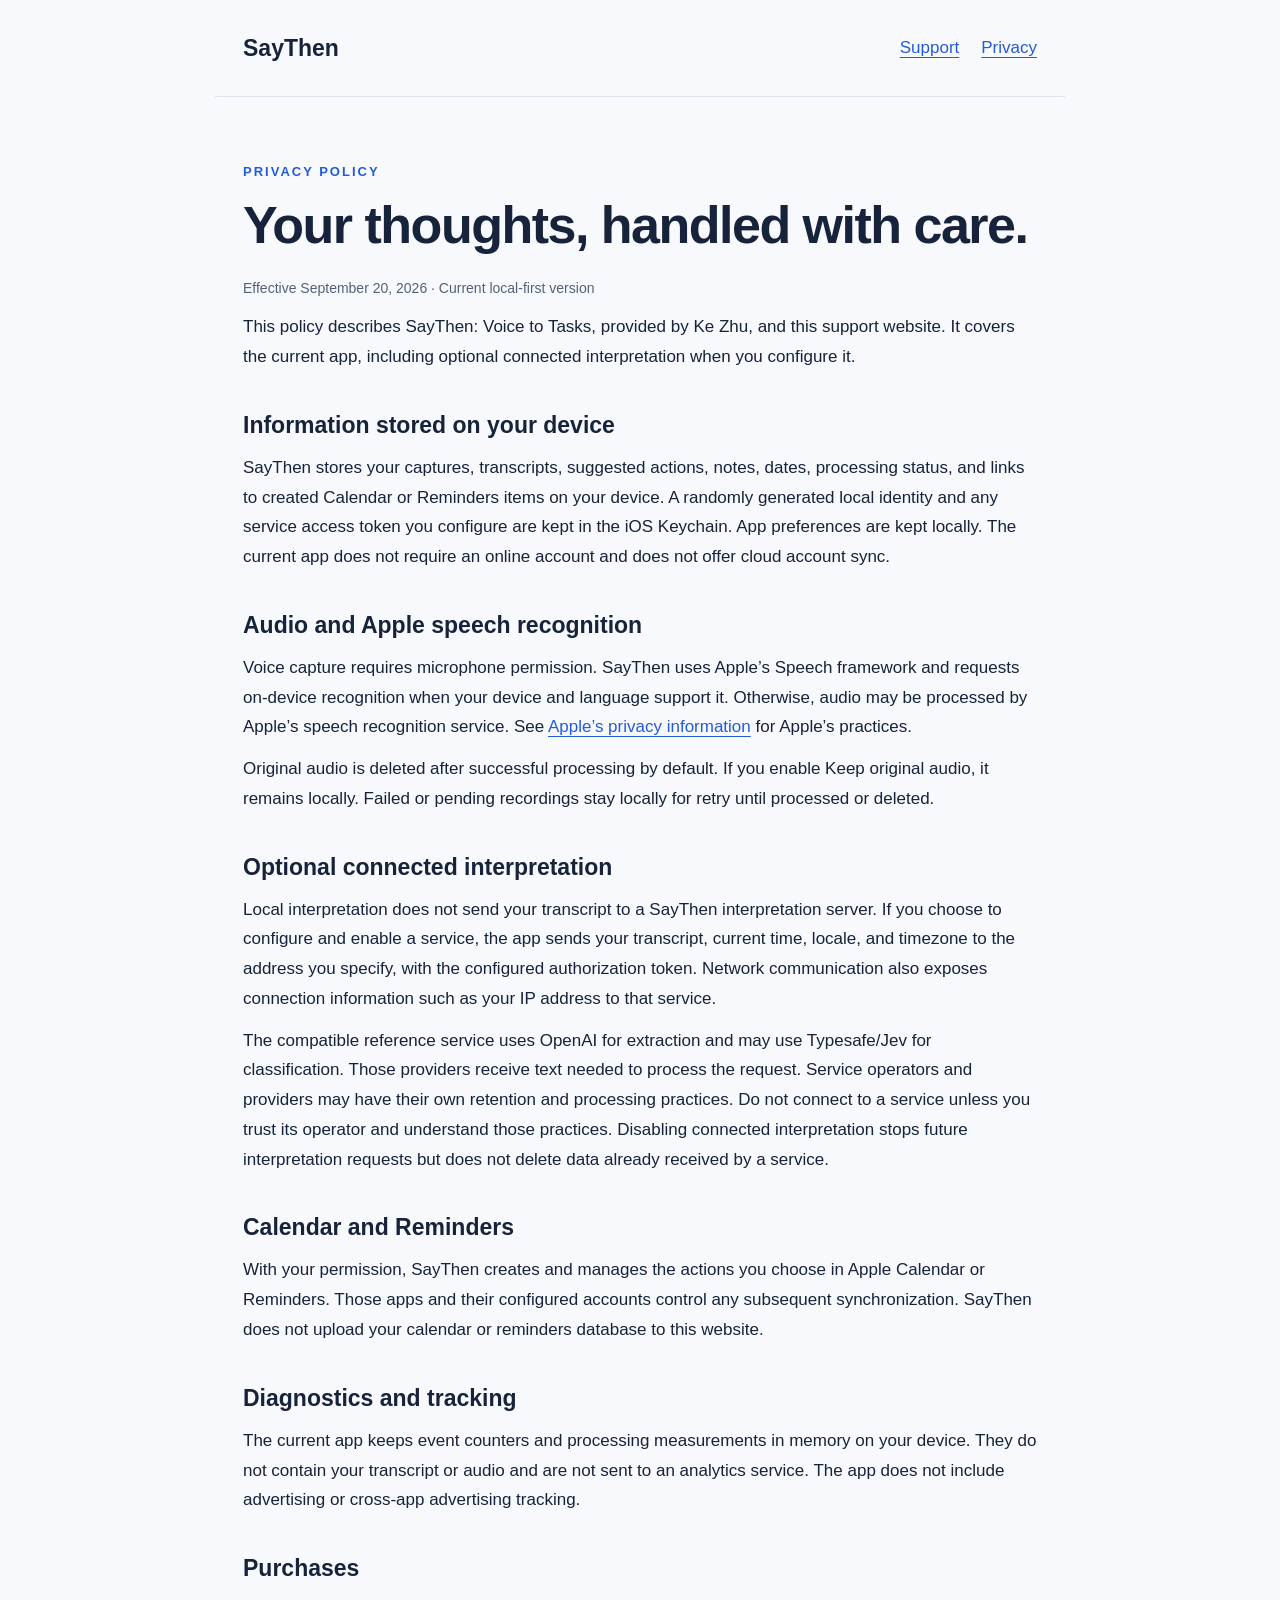
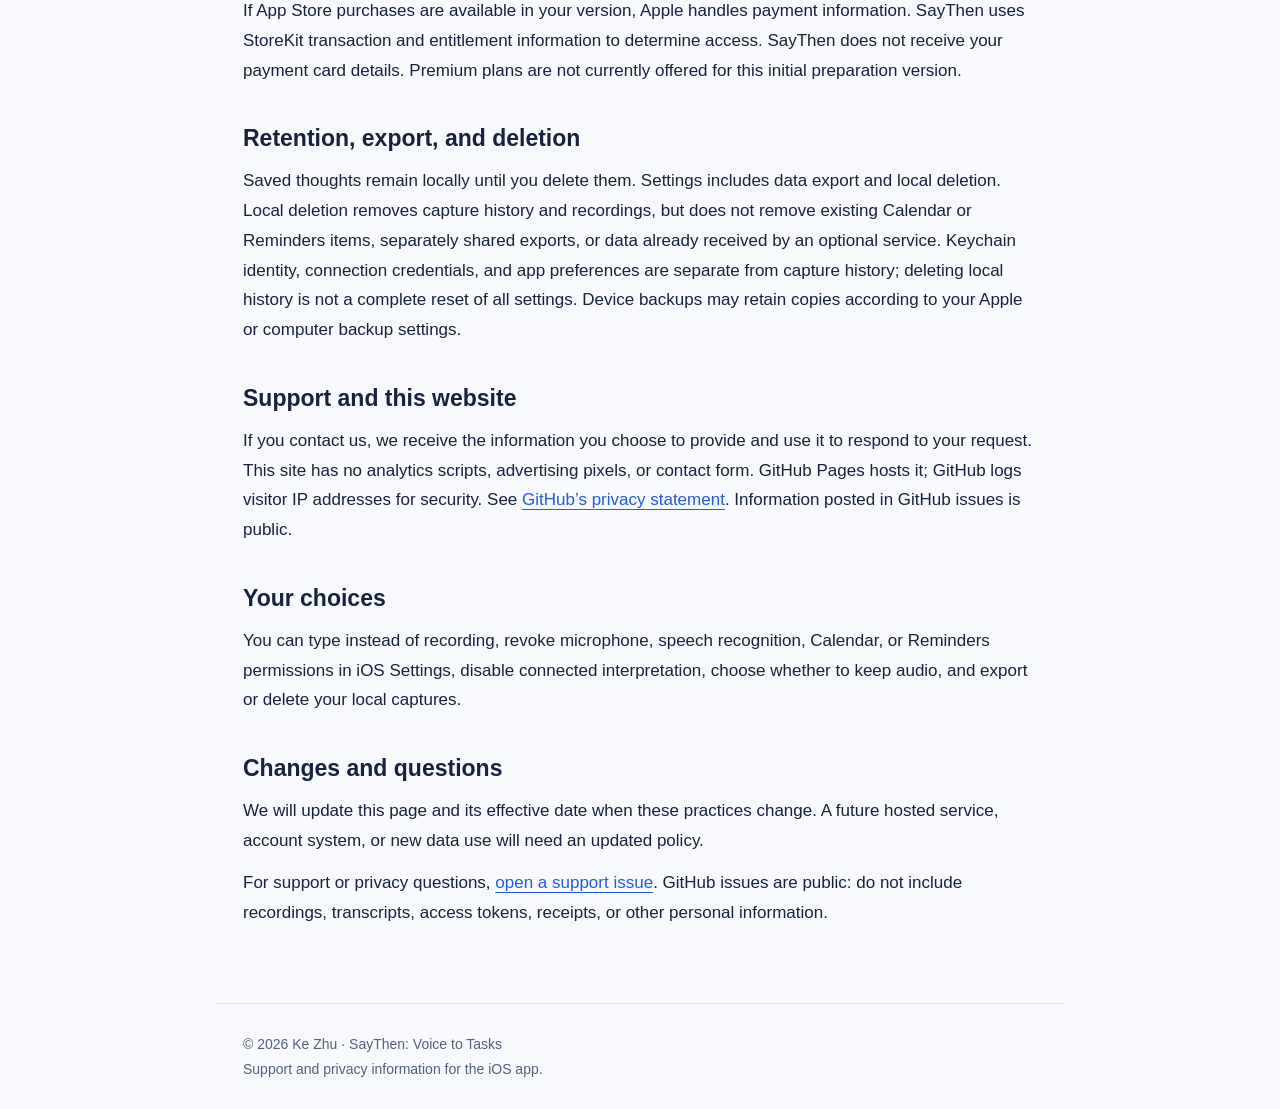
==== privacy/index.html @ 3efdf576 "Add SayThen public privacy/index.html" ====
<!doctype html><html lang="en"><head><meta charset="utf-8"><meta name="viewport" content="width=device-width, initial-scale=1"><meta name="description" content="Privacy Policy for SayThen: Voice to Tasks."><title>Privacy Policy · SayThen</title><link rel="stylesheet" href="../style.css"></head><body><header><a href="../">SayThen</a><nav aria-label="Main"><a href="../support/">Support</a><a href="../privacy/">Privacy</a></nav></header><main><p class="eyebrow">Privacy policy</p><h1>Your thoughts, handled with care.</h1><p class="meta">Effective September 20, 2026 · Current local-first version</p><p>This policy describes SayThen: Voice to Tasks, provided by Ke Zhu, and this support website. It covers the current app, including optional connected interpretation when you configure it.</p><h2>Information stored on your device</h2><p>SayThen stores your captures, transcripts, suggested actions, notes, dates, processing status, and links to created Calendar or Reminders items on your device. A randomly generated local identity and any service access token you configure are kept in the iOS Keychain. App preferences are kept locally. The current app does not require an online account and does not offer cloud account sync.</p><h2>Audio and Apple speech recognition</h2><p>Voice capture requires microphone permission. SayThen uses Apple’s Speech framework and requests on-device recognition when your device and language support it. Otherwise, audio may be processed by Apple’s speech recognition service. See <a href="https://www.apple.com/legal/privacy/">Apple’s privacy information</a> for Apple’s practices.</p><p>Original audio is deleted after successful processing by default. If you enable Keep original audio, it remains locally. Failed or pending recordings stay locally for retry until processed or deleted.</p><h2>Optional connected interpretation</h2><p>Local interpretation does not send your transcript to a SayThen interpretation server. If you choose to configure and enable a service, the app sends your transcript, current time, locale, and timezone to the address you specify, with the configured authorization token. Network communication also exposes connection information such as your IP address to that service.</p><p>The compatible reference service uses OpenAI for extraction and may use Typesafe/Jev for classification. Those providers receive text needed to process the request. Service operators and providers may have their own retention and processing practices. Do not connect to a service unless you trust its operator and understand those practices. Disabling connected interpretation stops future interpretation requests but does not delete data already received by a service.</p><h2>Calendar and Reminders</h2><p>With your permission, SayThen creates and manages the actions you choose in Apple Calendar or Reminders. Those apps and their configured accounts control any subsequent synchronization. SayThen does not upload your calendar or reminders database to this website.</p><h2>Diagnostics and tracking</h2><p>The current app keeps event counters and processing measurements in memory on your device. They do not contain your transcript or audio and are not sent to an analytics service. The app does not include advertising or cross-app advertising tracking.</p><h2>Purchases</h2><p>If App Store purchases are available in your version, Apple handles payment information. SayThen uses StoreKit transaction and entitlement information to determine access. SayThen does not receive your payment card details. Premium plans are not currently offered for this initial preparation version.</p><h2>Retention, export, and deletion</h2><p>Saved thoughts remain locally until you delete them. Settings includes data export and local deletion. Local deletion removes capture history and recordings, but does not remove existing Calendar or Reminders items, separately shared exports, or data already received by an optional service. Keychain identity, connection credentials, and app preferences are separate from capture history; deleting local history is not a complete reset of all settings. Device backups may retain copies according to your Apple or computer backup settings.</p><h2>Support and this website</h2><p>If you contact us, we receive the information you choose to provide and use it to respond to your request. This site has no analytics scripts, advertising pixels, or contact form. GitHub Pages hosts it; GitHub logs visitor IP addresses for security. See <a href="https://docs.github.com/en/site-policy/privacy-policies/github-general-privacy-statement">GitHub’s privacy statement</a>. Information posted in GitHub issues is public.</p><h2>Your choices</h2><p>You can type instead of recording, revoke microphone, speech recognition, Calendar, or Reminders permissions in iOS Settings, disable connected interpretation, choose whether to keep audio, and export or delete your local captures.</p><h2>Changes and questions</h2><p>We will update this page and its effective date when these practices change. A future hosted service, account system, or new data use will need an updated policy.</p><p>For support or privacy questions, <a href="https://github.com/lemon-tea-ai/saythen/issues/new">open a support issue</a>. GitHub issues are public: do not include recordings, transcripts, access tokens, receipts, or other personal information.</p></main><footer>© 2026 Ke Zhu · SayThen: Voice to Tasks<br>Support and privacy information for the iOS app.</footer></body></html>
---- style.css ----
:root{color-scheme:light;--ink:#17233a;--muted:#526179;--blue:#245bdb;--line:#dfe6ef}*{box-sizing:border-box}body{margin:0;background:#f7f9fd;color:var(--ink);font:17px/1.75 -apple-system,BlinkMacSystemFont,"Segoe UI",sans-serif}header,main,footer{max-width:850px;margin:auto;padding:28px}header{display:flex;justify-content:space-between;align-items:center;gap:20px;border-bottom:1px solid var(--line)}header>a{font-size:23px;font-weight:750;text-decoration:none;color:var(--ink)}nav{display:flex;gap:22px}a{color:var(--blue);text-underline-offset:4px}main{padding-top:52px;padding-bottom:64px}h1{font-size:clamp(32px,6vw,52px);line-height:1.15;letter-spacing:-1.5px;margin:0 0 20px}h2{font-size:23px;line-height:1.35;margin:38px 0 12px}p,ul{margin:12px 0}.eyebrow{color:var(--blue);font-size:13px;font-weight:700;text-transform:uppercase;letter-spacing:2px}.lead{font-size:21px;color:var(--muted)}.card{padding:22px 26px;background:white;border:1px solid var(--line);border-radius:18px;margin:26px 0}.meta,footer{font-size:14px;color:var(--muted)}footer{border-top:1px solid var(--line)}a:focus-visible{outline:3px solid var(--blue);outline-offset:5px}@media(max-width:480px){header{align-items:flex-start;flex-direction:column;gap:8px}header,main,footer{padding-left:22px;padding-right:22px}}
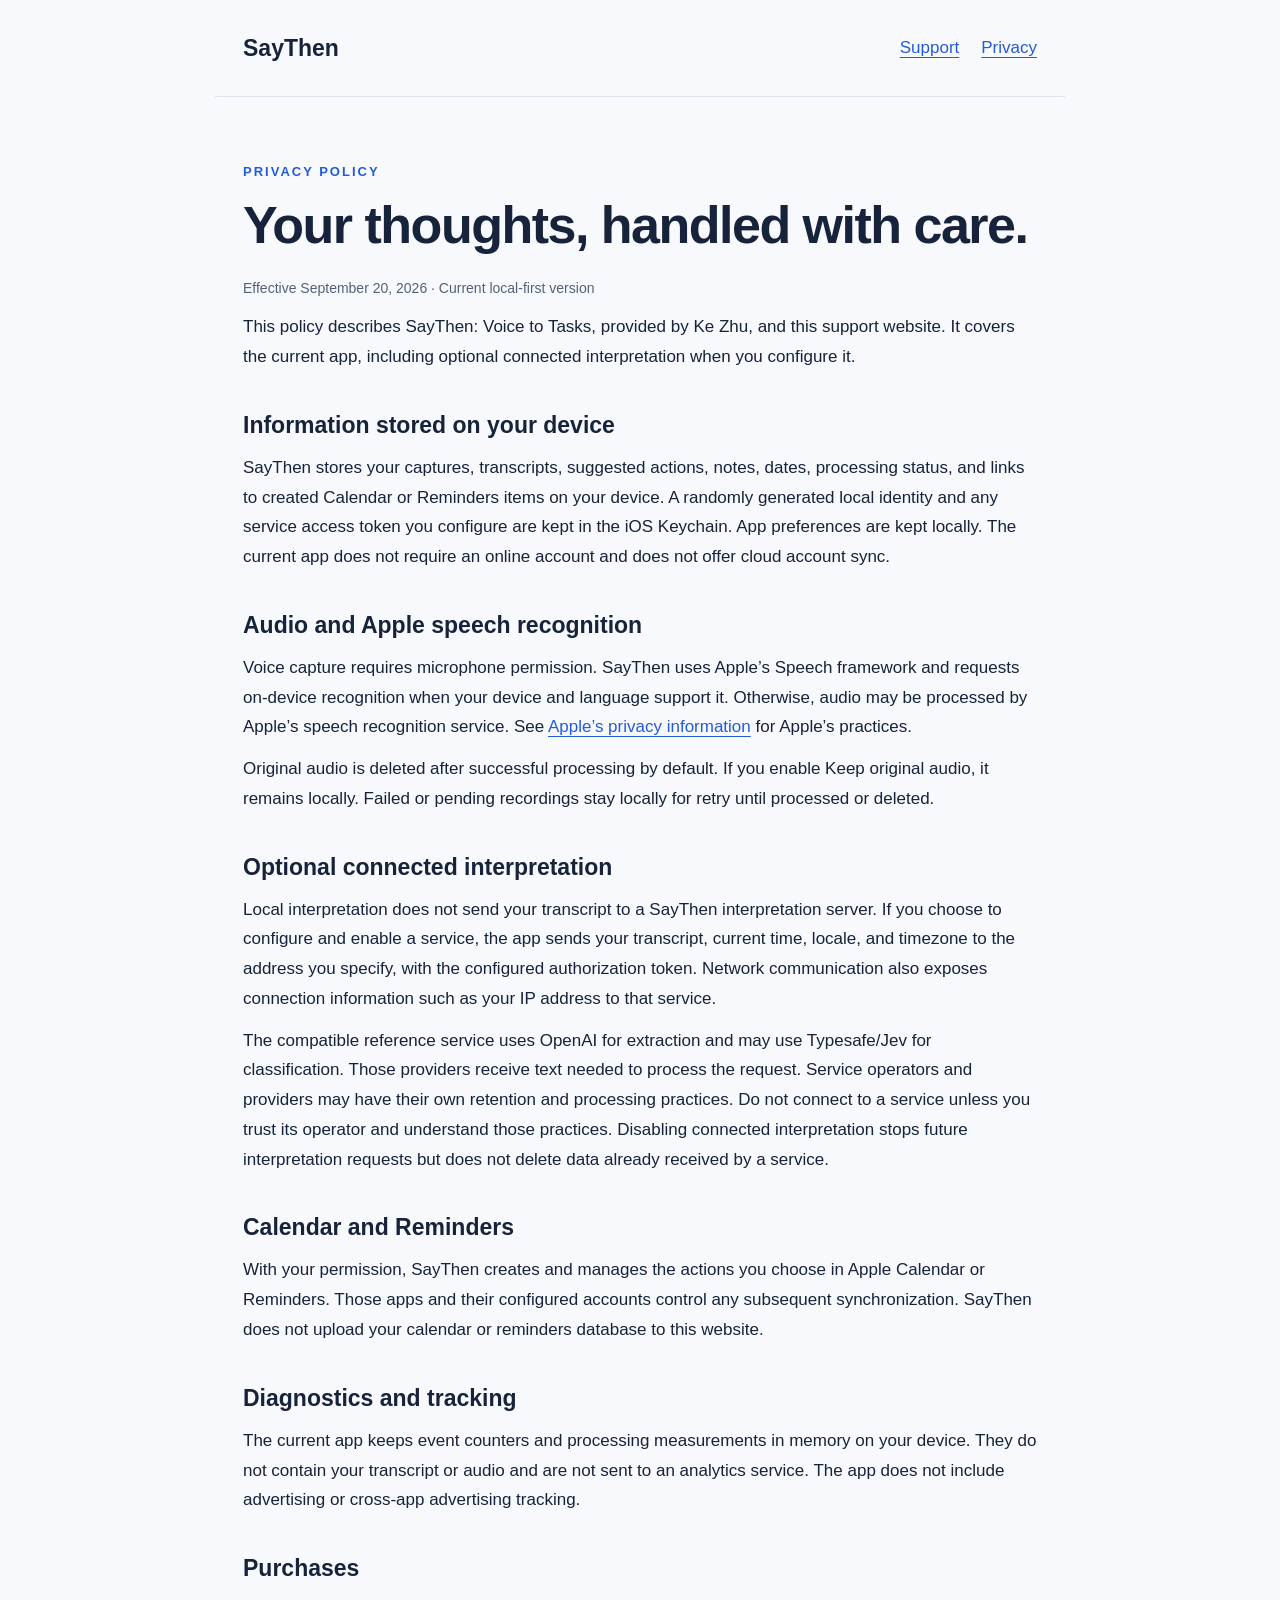
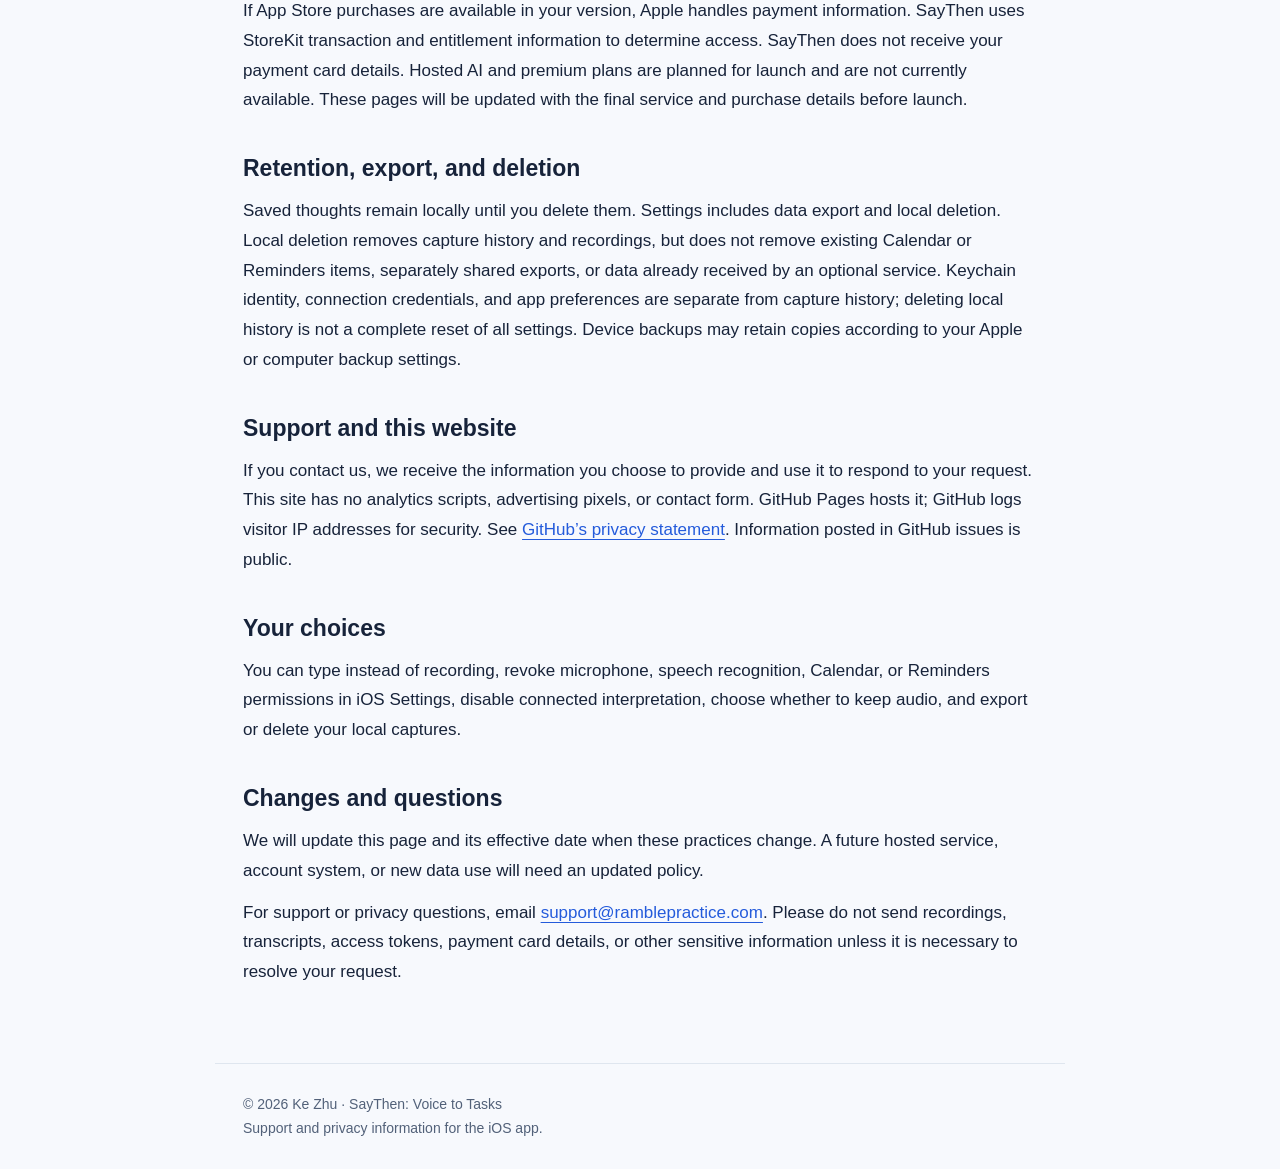
==== commit ab9c8971: "Update approved SayThen support contact and launch status" ====
--- a/privacy/index.html
+++ b/privacy/index.html
@@ -1 +1 @@
-<!doctype html><html lang="en"><head><meta charset="utf-8"><meta name="viewport" content="width=device-width, initial-scale=1"><meta name="description" content="Privacy Policy for SayThen: Voice to Tasks."><title>Privacy Policy · SayThen</title><link rel="stylesheet" href="../style.css"></head><body><header><a href="../">SayThen</a><nav aria-label="Main"><a href="../support/">Support</a><a href="../privacy/">Privacy</a></nav></header><main><p class="eyebrow">Privacy policy</p><h1>Your thoughts, handled with care.</h1><p class="meta">Effective September 20, 2026 · Current local-first version</p><p>This policy describes SayThen: Voice to Tasks, provided by Ke Zhu, and this support website. It covers the current app, including optional connected interpretation when you configure it.</p><h2>Information stored on your device</h2><p>SayThen stores your captures, transcripts, suggested actions, notes, dates, processing status, and links to created Calendar or Reminders items on your device. A randomly generated local identity and any service access token you configure are kept in the iOS Keychain. App preferences are kept locally. The current app does not require an online account and does not offer cloud account sync.</p><h2>Audio and Apple speech recognition</h2><p>Voice capture requires microphone permission. SayThen uses Apple’s Speech framework and requests on-device recognition when your device and language support it. Otherwise, audio may be processed by Apple’s speech recognition service. See <a href="https://www.apple.com/legal/privacy/">Apple’s privacy information</a> for Apple’s practices.</p><p>Original audio is deleted after successful processing by default. If you enable Keep original audio, it remains locally. Failed or pending recordings stay locally for retry until processed or deleted.</p><h2>Optional connected interpretation</h2><p>Local interpretation does not send your transcript to a SayThen interpretation server. If you choose to configure and enable a service, the app sends your transcript, current time, locale, and timezone to the address you specify, with the configured authorization token. Network communication also exposes connection information such as your IP address to that service.</p><p>The compatible reference service uses OpenAI for extraction and may use Typesafe/Jev for classification. Those providers receive text needed to process the request. Service operators and providers may have their own retention and processing practices. Do not connect to a service unless you trust its operator and understand those practices. Disabling connected interpretation stops future interpretation requests but does not delete data already received by a service.</p><h2>Calendar and Reminders</h2><p>With your permission, SayThen creates and manages the actions you choose in Apple Calendar or Reminders. Those apps and their configured accounts control any subsequent synchronization. SayThen does not upload your calendar or reminders database to this website.</p><h2>Diagnostics and tracking</h2><p>The current app keeps event counters and processing measurements in memory on your device. They do not contain your transcript or audio and are not sent to an analytics service. The app does not include advertising or cross-app advertising tracking.</p><h2>Purchases</h2><p>If App Store purchases are available in your version, Apple handles payment information. SayThen uses StoreKit transaction and entitlement information to determine access. SayThen does not receive your payment card details. Premium plans are not currently offered for this initial preparation version.</p><h2>Retention, export, and deletion</h2><p>Saved thoughts remain locally until you delete them. Settings includes data export and local deletion. Local deletion removes capture history and recordings, but does not remove existing Calendar or Reminders items, separately shared exports, or data already received by an optional service. Keychain identity, connection credentials, and app preferences are separate from capture history; deleting local history is not a complete reset of all settings. Device backups may retain copies according to your Apple or computer backup settings.</p><h2>Support and this website</h2><p>If you contact us, we receive the information you choose to provide and use it to respond to your request. This site has no analytics scripts, advertising pixels, or contact form. GitHub Pages hosts it; GitHub logs visitor IP addresses for security. See <a href="https://docs.github.com/en/site-policy/privacy-policies/github-general-privacy-statement">GitHub’s privacy statement</a>. Information posted in GitHub issues is public.</p><h2>Your choices</h2><p>You can type instead of recording, revoke microphone, speech recognition, Calendar, or Reminders permissions in iOS Settings, disable connected interpretation, choose whether to keep audio, and export or delete your local captures.</p><h2>Changes and questions</h2><p>We will update this page and its effective date when these practices change. A future hosted service, account system, or new data use will need an updated policy.</p><p>For support or privacy questions, <a href="https://github.com/lemon-tea-ai/saythen/issues/new">open a support issue</a>. GitHub issues are public: do not include recordings, transcripts, access tokens, receipts, or other personal information.</p></main><footer>© 2026 Ke Zhu · SayThen: Voice to Tasks<br>Support and privacy information for the iOS app.</footer></body></html>+<!doctype html><html lang="en"><head><meta charset="utf-8"><meta name="viewport" content="width=device-width, initial-scale=1"><meta name="description" content="Privacy Policy for SayThen: Voice to Tasks."><title>Privacy Policy · SayThen</title><link rel="stylesheet" href="../style.css"></head><body><header><a href="../">SayThen</a><nav aria-label="Main"><a href="../support/">Support</a><a href="../privacy/">Privacy</a></nav></header><main><p class="eyebrow">Privacy policy</p><h1>Your thoughts, handled with care.</h1><p class="meta">Effective September 20, 2026 · Current local-first version</p><p>This policy describes SayThen: Voice to Tasks, provided by Ke Zhu, and this support website. It covers the current app, including optional connected interpretation when you configure it.</p><h2>Information stored on your device</h2><p>SayThen stores your captures, transcripts, suggested actions, notes, dates, processing status, and links to created Calendar or Reminders items on your device. A randomly generated local identity and any service access token you configure are kept in the iOS Keychain. App preferences are kept locally. The current app does not require an online account and does not offer cloud account sync.</p><h2>Audio and Apple speech recognition</h2><p>Voice capture requires microphone permission. SayThen uses Apple’s Speech framework and requests on-device recognition when your device and language support it. Otherwise, audio may be processed by Apple’s speech recognition service. See <a href="https://www.apple.com/legal/privacy/">Apple’s privacy information</a> for Apple’s practices.</p><p>Original audio is deleted after successful processing by default. If you enable Keep original audio, it remains locally. Failed or pending recordings stay locally for retry until processed or deleted.</p><h2>Optional connected interpretation</h2><p>Local interpretation does not send your transcript to a SayThen interpretation server. If you choose to configure and enable a service, the app sends your transcript, current time, locale, and timezone to the address you specify, with the configured authorization token. Network communication also exposes connection information such as your IP address to that service.</p><p>The compatible reference service uses OpenAI for extraction and may use Typesafe/Jev for classification. Those providers receive text needed to process the request. Service operators and providers may have their own retention and processing practices. Do not connect to a service unless you trust its operator and understand those practices. Disabling connected interpretation stops future interpretation requests but does not delete data already received by a service.</p><h2>Calendar and Reminders</h2><p>With your permission, SayThen creates and manages the actions you choose in Apple Calendar or Reminders. Those apps and their configured accounts control any subsequent synchronization. SayThen does not upload your calendar or reminders database to this website.</p><h2>Diagnostics and tracking</h2><p>The current app keeps event counters and processing measurements in memory on your device. They do not contain your transcript or audio and are not sent to an analytics service. The app does not include advertising or cross-app advertising tracking.</p><h2>Purchases</h2><p>If App Store purchases are available in your version, Apple handles payment information. SayThen uses StoreKit transaction and entitlement information to determine access. SayThen does not receive your payment card details. Hosted AI and premium plans are planned for launch and are not currently available. These pages will be updated with the final service and purchase details before launch.</p><h2>Retention, export, and deletion</h2><p>Saved thoughts remain locally until you delete them. Settings includes data export and local deletion. Local deletion removes capture history and recordings, but does not remove existing Calendar or Reminders items, separately shared exports, or data already received by an optional service. Keychain identity, connection credentials, and app preferences are separate from capture history; deleting local history is not a complete reset of all settings. Device backups may retain copies according to your Apple or computer backup settings.</p><h2>Support and this website</h2><p>If you contact us, we receive the information you choose to provide and use it to respond to your request. This site has no analytics scripts, advertising pixels, or contact form. GitHub Pages hosts it; GitHub logs visitor IP addresses for security. See <a href="https://docs.github.com/en/site-policy/privacy-policies/github-general-privacy-statement">GitHub’s privacy statement</a>. Information posted in GitHub issues is public.</p><h2>Your choices</h2><p>You can type instead of recording, revoke microphone, speech recognition, Calendar, or Reminders permissions in iOS Settings, disable connected interpretation, choose whether to keep audio, and export or delete your local captures.</p><h2>Changes and questions</h2><p>We will update this page and its effective date when these practices change. A future hosted service, account system, or new data use will need an updated policy.</p><p>For support or privacy questions, email <a href="mailto:support@ramblepractice.com">support@ramblepractice.com</a>. Please do not send recordings, transcripts, access tokens, payment card details, or other sensitive information unless it is necessary to resolve your request.</p></main><footer>© 2026 Ke Zhu · SayThen: Voice to Tasks<br>Support and privacy information for the iOS app.</footer></body></html>
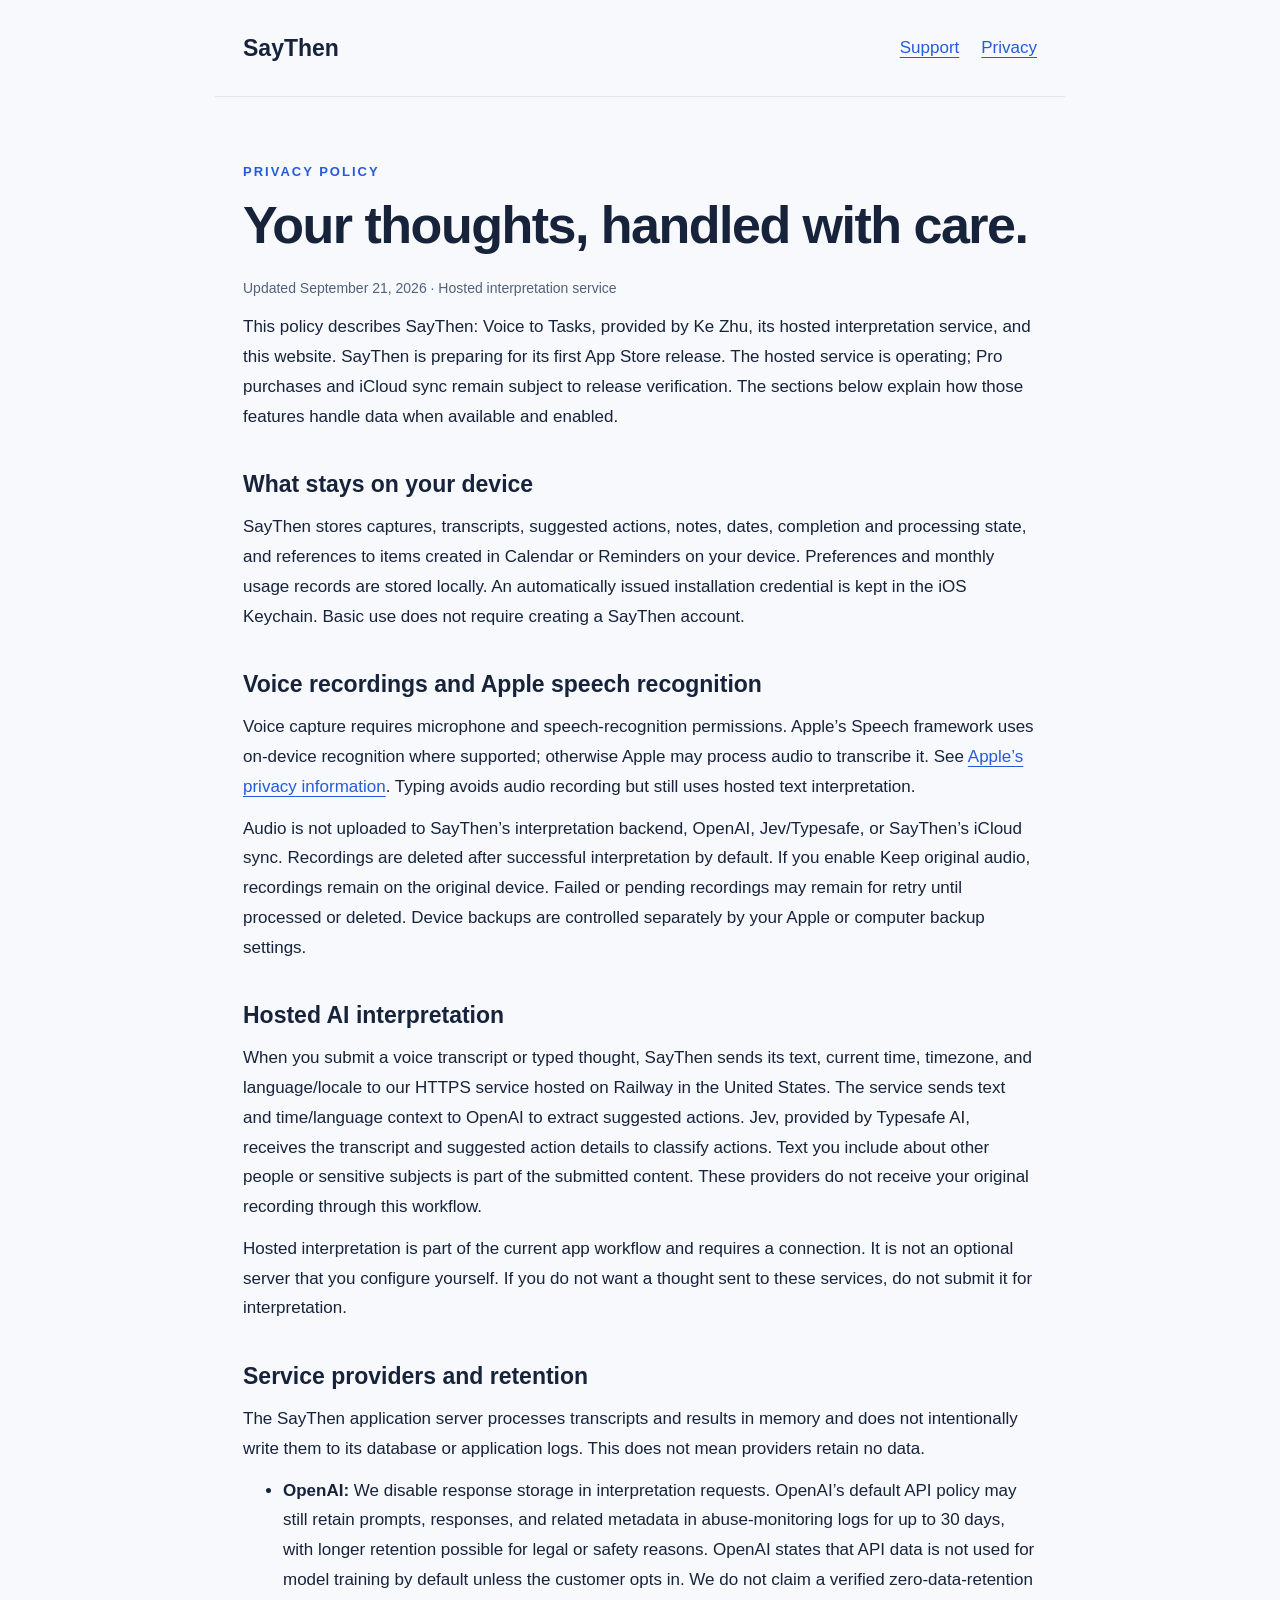
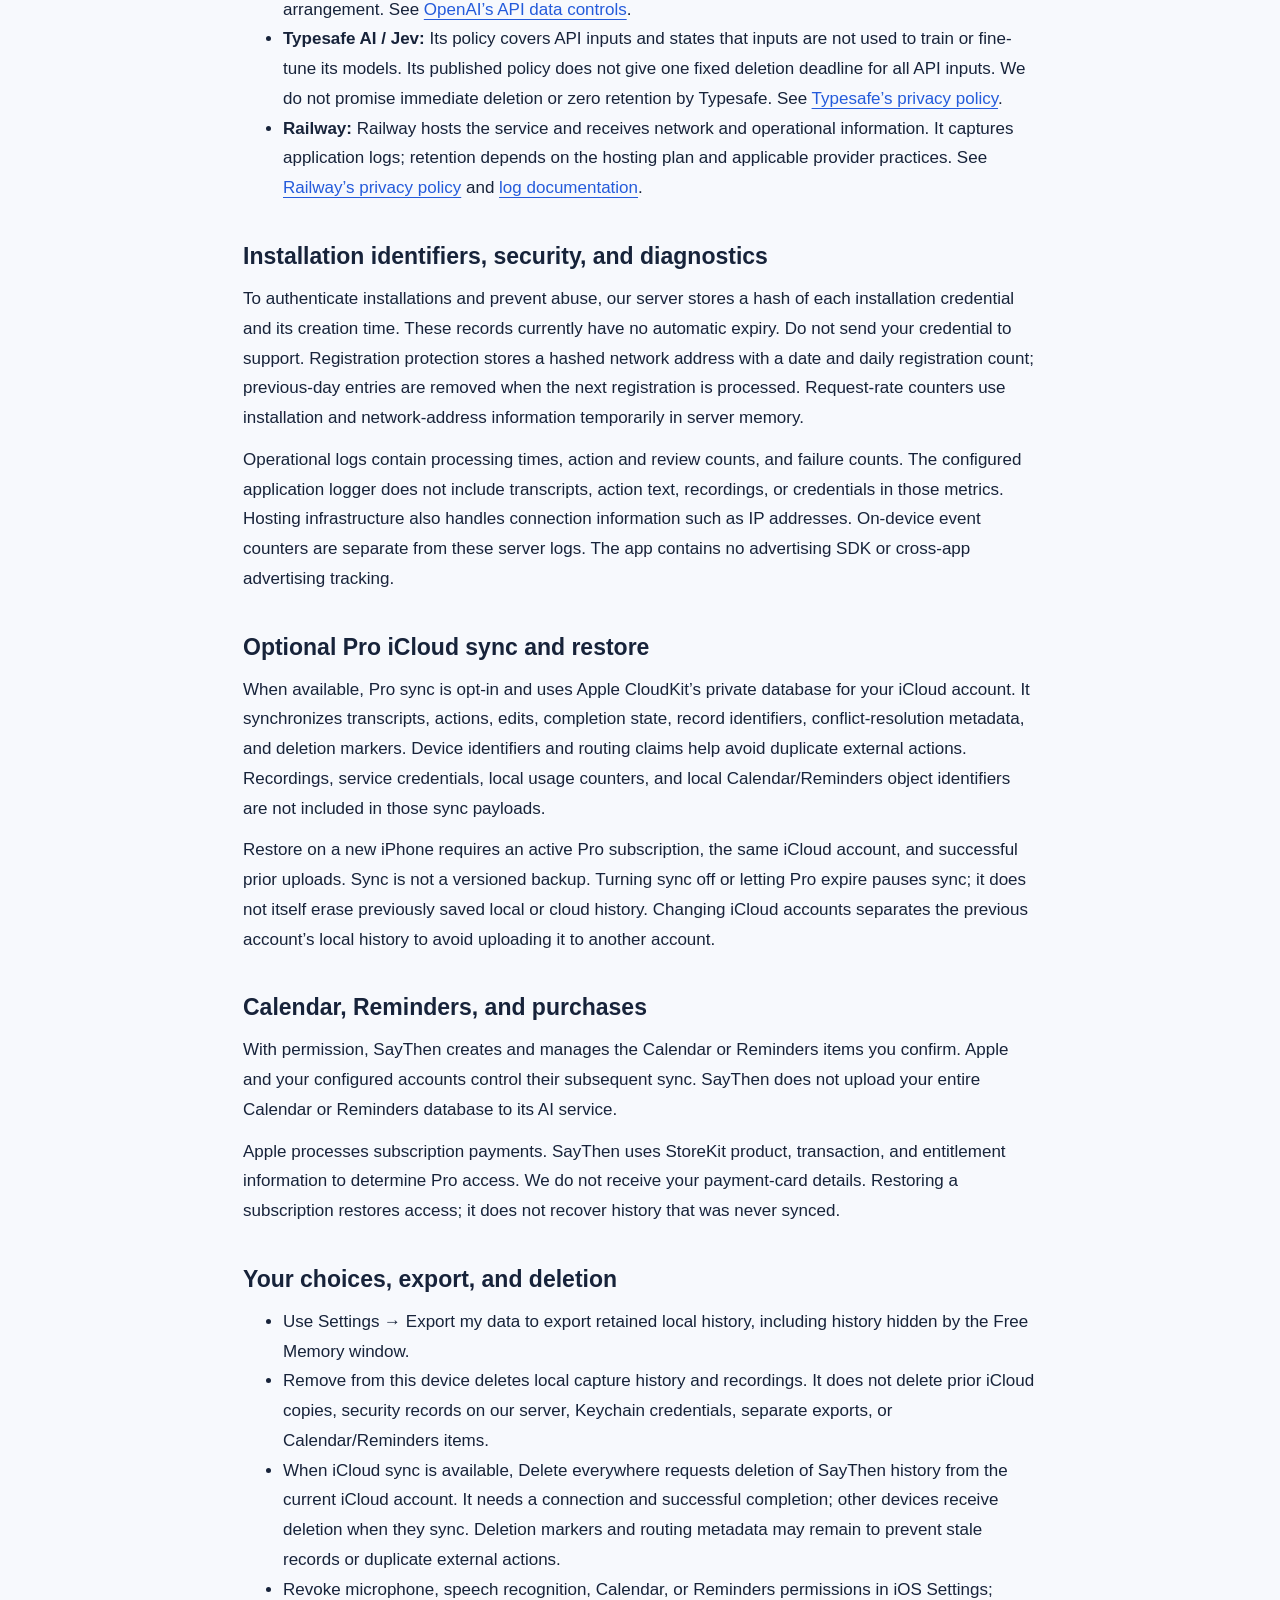
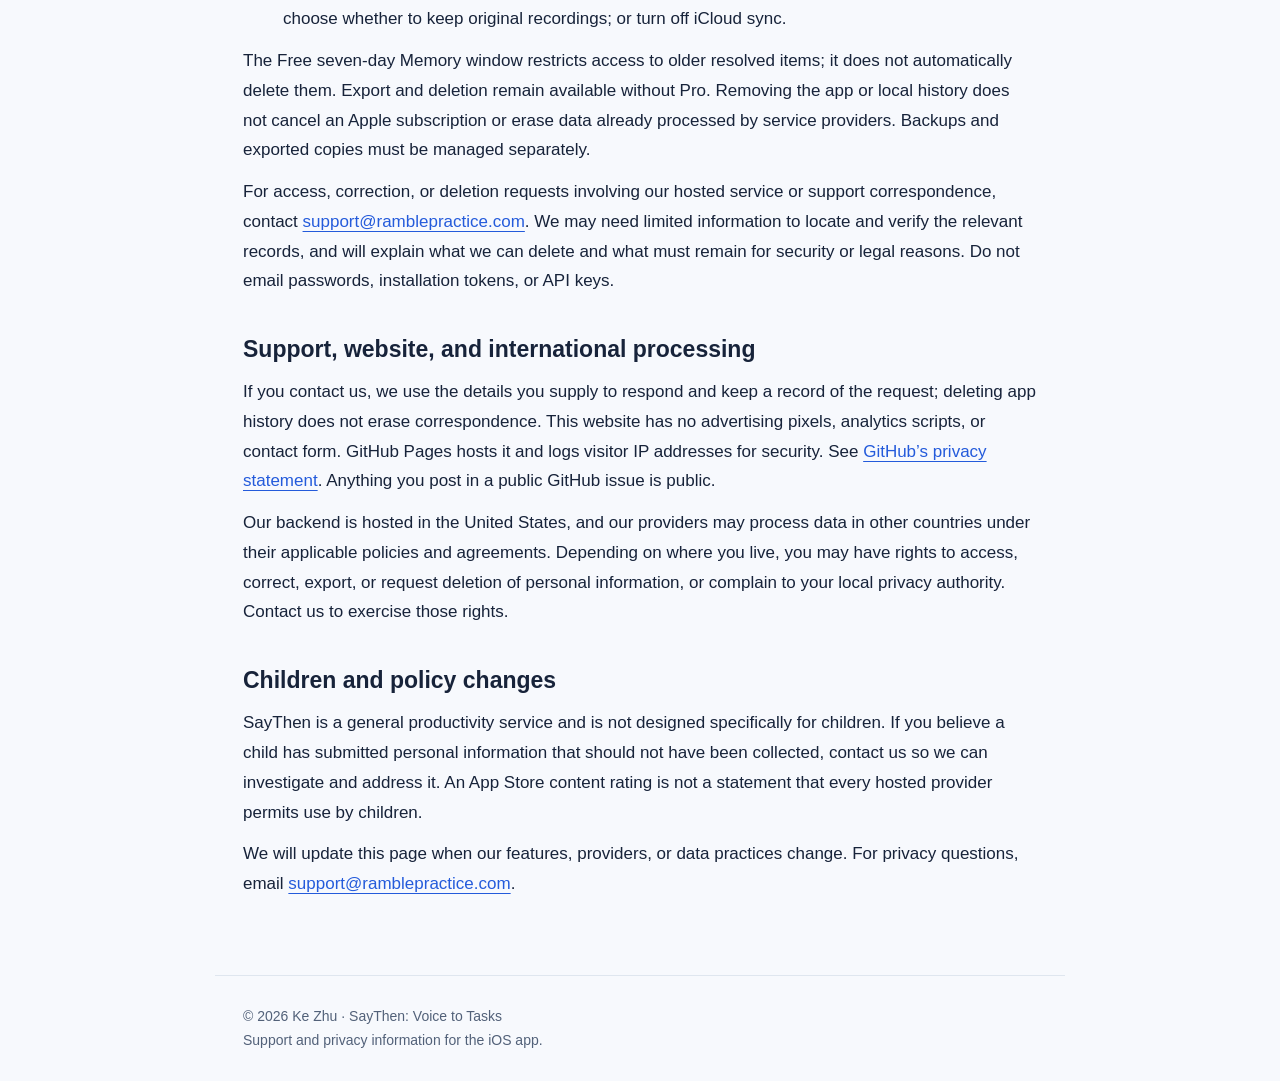
==== commit a63534e2: "Update SayThen hosted-service privacy and support disclosures" ====
--- a/privacy/index.html
+++ b/privacy/index.html
@@ -1 +1,35 @@
-<!doctype html><html lang="en"><head><meta charset="utf-8"><meta name="viewport" content="width=device-width, initial-scale=1"><meta name="description" content="Privacy Policy for SayThen: Voice to Tasks."><title>Privacy Policy · SayThen</title><link rel="stylesheet" href="../style.css"></head><body><header><a href="../">SayThen</a><nav aria-label="Main"><a href="../support/">Support</a><a href="../privacy/">Privacy</a></nav></header><main><p class="eyebrow">Privacy policy</p><h1>Your thoughts, handled with care.</h1><p class="meta">Effective September 20, 2026 · Current local-first version</p><p>This policy describes SayThen: Voice to Tasks, provided by Ke Zhu, and this support website. It covers the current app, including optional connected interpretation when you configure it.</p><h2>Information stored on your device</h2><p>SayThen stores your captures, transcripts, suggested actions, notes, dates, processing status, and links to created Calendar or Reminders items on your device. A randomly generated local identity and any service access token you configure are kept in the iOS Keychain. App preferences are kept locally. The current app does not require an online account and does not offer cloud account sync.</p><h2>Audio and Apple speech recognition</h2><p>Voice capture requires microphone permission. SayThen uses Apple’s Speech framework and requests on-device recognition when your device and language support it. Otherwise, audio may be processed by Apple’s speech recognition service. See <a href="https://www.apple.com/legal/privacy/">Apple’s privacy information</a> for Apple’s practices.</p><p>Original audio is deleted after successful processing by default. If you enable Keep original audio, it remains locally. Failed or pending recordings stay locally for retry until processed or deleted.</p><h2>Optional connected interpretation</h2><p>Local interpretation does not send your transcript to a SayThen interpretation server. If you choose to configure and enable a service, the app sends your transcript, current time, locale, and timezone to the address you specify, with the configured authorization token. Network communication also exposes connection information such as your IP address to that service.</p><p>The compatible reference service uses OpenAI for extraction and may use Typesafe/Jev for classification. Those providers receive text needed to process the request. Service operators and providers may have their own retention and processing practices. Do not connect to a service unless you trust its operator and understand those practices. Disabling connected interpretation stops future interpretation requests but does not delete data already received by a service.</p><h2>Calendar and Reminders</h2><p>With your permission, SayThen creates and manages the actions you choose in Apple Calendar or Reminders. Those apps and their configured accounts control any subsequent synchronization. SayThen does not upload your calendar or reminders database to this website.</p><h2>Diagnostics and tracking</h2><p>The current app keeps event counters and processing measurements in memory on your device. They do not contain your transcript or audio and are not sent to an analytics service. The app does not include advertising or cross-app advertising tracking.</p><h2>Purchases</h2><p>If App Store purchases are available in your version, Apple handles payment information. SayThen uses StoreKit transaction and entitlement information to determine access. SayThen does not receive your payment card details. Hosted AI and premium plans are planned for launch and are not currently available. These pages will be updated with the final service and purchase details before launch.</p><h2>Retention, export, and deletion</h2><p>Saved thoughts remain locally until you delete them. Settings includes data export and local deletion. Local deletion removes capture history and recordings, but does not remove existing Calendar or Reminders items, separately shared exports, or data already received by an optional service. Keychain identity, connection credentials, and app preferences are separate from capture history; deleting local history is not a complete reset of all settings. Device backups may retain copies according to your Apple or computer backup settings.</p><h2>Support and this website</h2><p>If you contact us, we receive the information you choose to provide and use it to respond to your request. This site has no analytics scripts, advertising pixels, or contact form. GitHub Pages hosts it; GitHub logs visitor IP addresses for security. See <a href="https://docs.github.com/en/site-policy/privacy-policies/github-general-privacy-statement">GitHub’s privacy statement</a>. Information posted in GitHub issues is public.</p><h2>Your choices</h2><p>You can type instead of recording, revoke microphone, speech recognition, Calendar, or Reminders permissions in iOS Settings, disable connected interpretation, choose whether to keep audio, and export or delete your local captures.</p><h2>Changes and questions</h2><p>We will update this page and its effective date when these practices change. A future hosted service, account system, or new data use will need an updated policy.</p><p>For support or privacy questions, email <a href="mailto:support@ramblepractice.com">support@ramblepractice.com</a>. Please do not send recordings, transcripts, access tokens, payment card details, or other sensitive information unless it is necessary to resolve your request.</p></main><footer>© 2026 Ke Zhu · SayThen: Voice to Tasks<br>Support and privacy information for the iOS app.</footer></body></html>+<!doctype html><html lang="en"><head><meta charset="utf-8"><meta name="viewport" content="width=device-width, initial-scale=1"><meta name="description" content="Privacy Policy for SayThen: Voice to Tasks."><title>Privacy Policy · SayThen</title><link rel="stylesheet" href="../style.css"></head><body><header><a href="../">SayThen</a><nav aria-label="Main"><a href="../support/">Support</a><a href="../privacy/">Privacy</a></nav></header><main><p class="eyebrow">Privacy policy</p><h1>Your thoughts, handled with care.</h1>
+<p class="meta">Updated September 21, 2026 · Hosted interpretation service</p>
+<p>This policy describes SayThen: Voice to Tasks, provided by Ke Zhu, its hosted interpretation service, and this website. SayThen is preparing for its first App Store release. The hosted service is operating; Pro purchases and iCloud sync remain subject to release verification. The sections below explain how those features handle data when available and enabled.</p>
+<h2>What stays on your device</h2>
+<p>SayThen stores captures, transcripts, suggested actions, notes, dates, completion and processing state, and references to items created in Calendar or Reminders on your device. Preferences and monthly usage records are stored locally. An automatically issued installation credential is kept in the iOS Keychain. Basic use does not require creating a SayThen account.</p>
+<h2>Voice recordings and Apple speech recognition</h2>
+<p>Voice capture requires microphone and speech-recognition permissions. Apple’s Speech framework uses on-device recognition where supported; otherwise Apple may process audio to transcribe it. See <a href="https://www.apple.com/legal/privacy/">Apple’s privacy information</a>. Typing avoids audio recording but still uses hosted text interpretation.</p>
+<p>Audio is not uploaded to SayThen’s interpretation backend, OpenAI, Jev/Typesafe, or SayThen’s iCloud sync. Recordings are deleted after successful interpretation by default. If you enable Keep original audio, recordings remain on the original device. Failed or pending recordings may remain for retry until processed or deleted. Device backups are controlled separately by your Apple or computer backup settings.</p>
+<h2>Hosted AI interpretation</h2>
+<p>When you submit a voice transcript or typed thought, SayThen sends its text, current time, timezone, and language/locale to our HTTPS service hosted on Railway in the United States. The service sends text and time/language context to OpenAI to extract suggested actions. Jev, provided by Typesafe AI, receives the transcript and suggested action details to classify actions. Text you include about other people or sensitive subjects is part of the submitted content. These providers do not receive your original recording through this workflow.</p>
+<p>Hosted interpretation is part of the current app workflow and requires a connection. It is not an optional server that you configure yourself. If you do not want a thought sent to these services, do not submit it for interpretation.</p>
+<h2>Service providers and retention</h2>
+<p>The SayThen application server processes transcripts and results in memory and does not intentionally write them to its database or application logs. This does not mean providers retain no data.</p>
+<ul><li><strong>OpenAI:</strong> We disable response storage in interpretation requests. OpenAI’s default API policy may still retain prompts, responses, and related metadata in abuse-monitoring logs for up to 30 days, with longer retention possible for legal or safety reasons. OpenAI states that API data is not used for model training by default unless the customer opts in. We do not claim a verified zero-data-retention arrangement. See <a href="https://developers.openai.com/api/docs/guides/your-data">OpenAI’s API data controls</a>.</li>
+<li><strong>Typesafe AI / Jev:</strong> Its policy covers API inputs and states that inputs are not used to train or fine-tune its models. Its published policy does not give one fixed deletion deadline for all API inputs. We do not promise immediate deletion or zero retention by Typesafe. See <a href="https://typesafe.ai/legal/privacy-policy">Typesafe’s privacy policy</a>.</li>
+<li><strong>Railway:</strong> Railway hosts the service and receives network and operational information. It captures application logs; retention depends on the hosting plan and applicable provider practices. See <a href="https://railway.com/legal/privacy">Railway’s privacy policy</a> and <a href="https://docs.railway.com/observability/logs">log documentation</a>.</li></ul>
+<h2>Installation identifiers, security, and diagnostics</h2>
+<p>To authenticate installations and prevent abuse, our server stores a hash of each installation credential and its creation time. These records currently have no automatic expiry. Do not send your credential to support. Registration protection stores a hashed network address with a date and daily registration count; previous-day entries are removed when the next registration is processed. Request-rate counters use installation and network-address information temporarily in server memory.</p>
+<p>Operational logs contain processing times, action and review counts, and failure counts. The configured application logger does not include transcripts, action text, recordings, or credentials in those metrics. Hosting infrastructure also handles connection information such as IP addresses. On-device event counters are separate from these server logs. The app contains no advertising SDK or cross-app advertising tracking.</p>
+<h2>Optional Pro iCloud sync and restore</h2>
+<p>When available, Pro sync is opt-in and uses Apple CloudKit’s private database for your iCloud account. It synchronizes transcripts, actions, edits, completion state, record identifiers, conflict-resolution metadata, and deletion markers. Device identifiers and routing claims help avoid duplicate external actions. Recordings, service credentials, local usage counters, and local Calendar/Reminders object identifiers are not included in those sync payloads.</p>
+<p>Restore on a new iPhone requires an active Pro subscription, the same iCloud account, and successful prior uploads. Sync is not a versioned backup. Turning sync off or letting Pro expire pauses sync; it does not itself erase previously saved local or cloud history. Changing iCloud accounts separates the previous account’s local history to avoid uploading it to another account.</p>
+<h2>Calendar, Reminders, and purchases</h2>
+<p>With permission, SayThen creates and manages the Calendar or Reminders items you confirm. Apple and your configured accounts control their subsequent sync. SayThen does not upload your entire Calendar or Reminders database to its AI service.</p>
+<p>Apple processes subscription payments. SayThen uses StoreKit product, transaction, and entitlement information to determine Pro access. We do not receive your payment-card details. Restoring a subscription restores access; it does not recover history that was never synced.</p>
+<h2>Your choices, export, and deletion</h2>
+<ul><li>Use Settings → Export my data to export retained local history, including history hidden by the Free Memory window.</li><li>Remove from this device deletes local capture history and recordings. It does not delete prior iCloud copies, security records on our server, Keychain credentials, separate exports, or Calendar/Reminders items.</li><li>When iCloud sync is available, Delete everywhere requests deletion of SayThen history from the current iCloud account. It needs a connection and successful completion; other devices receive deletion when they sync. Deletion markers and routing metadata may remain to prevent stale records or duplicate external actions.</li><li>Revoke microphone, speech recognition, Calendar, or Reminders permissions in iOS Settings; choose whether to keep original recordings; or turn off iCloud sync.</li></ul>
+<p>The Free seven-day Memory window restricts access to older resolved items; it does not automatically delete them. Export and deletion remain available without Pro. Removing the app or local history does not cancel an Apple subscription or erase data already processed by service providers. Backups and exported copies must be managed separately.</p>
+<p>For access, correction, or deletion requests involving our hosted service or support correspondence, contact <a href="mailto:support@ramblepractice.com">support@ramblepractice.com</a>. We may need limited information to locate and verify the relevant records, and will explain what we can delete and what must remain for security or legal reasons. Do not email passwords, installation tokens, or API keys.</p>
+<h2>Support, website, and international processing</h2>
+<p>If you contact us, we use the details you supply to respond and keep a record of the request; deleting app history does not erase correspondence. This website has no advertising pixels, analytics scripts, or contact form. GitHub Pages hosts it and logs visitor IP addresses for security. See <a href="https://docs.github.com/en/site-policy/privacy-policies/github-general-privacy-statement">GitHub’s privacy statement</a>. Anything you post in a public GitHub issue is public.</p>
+<p>Our backend is hosted in the United States, and our providers may process data in other countries under their applicable policies and agreements. Depending on where you live, you may have rights to access, correct, export, or request deletion of personal information, or complain to your local privacy authority. Contact us to exercise those rights.</p>
+<h2>Children and policy changes</h2>
+<p>SayThen is a general productivity service and is not designed specifically for children. If you believe a child has submitted personal information that should not have been collected, contact us so we can investigate and address it. An App Store content rating is not a statement that every hosted provider permits use by children.</p>
+<p>We will update this page when our features, providers, or data practices change. For privacy questions, email <a href="mailto:support@ramblepractice.com">support@ramblepractice.com</a>.</p></main><footer>© 2026 Ke Zhu · SayThen: Voice to Tasks<br>Support and privacy information for the iOS app.</footer></body></html>
